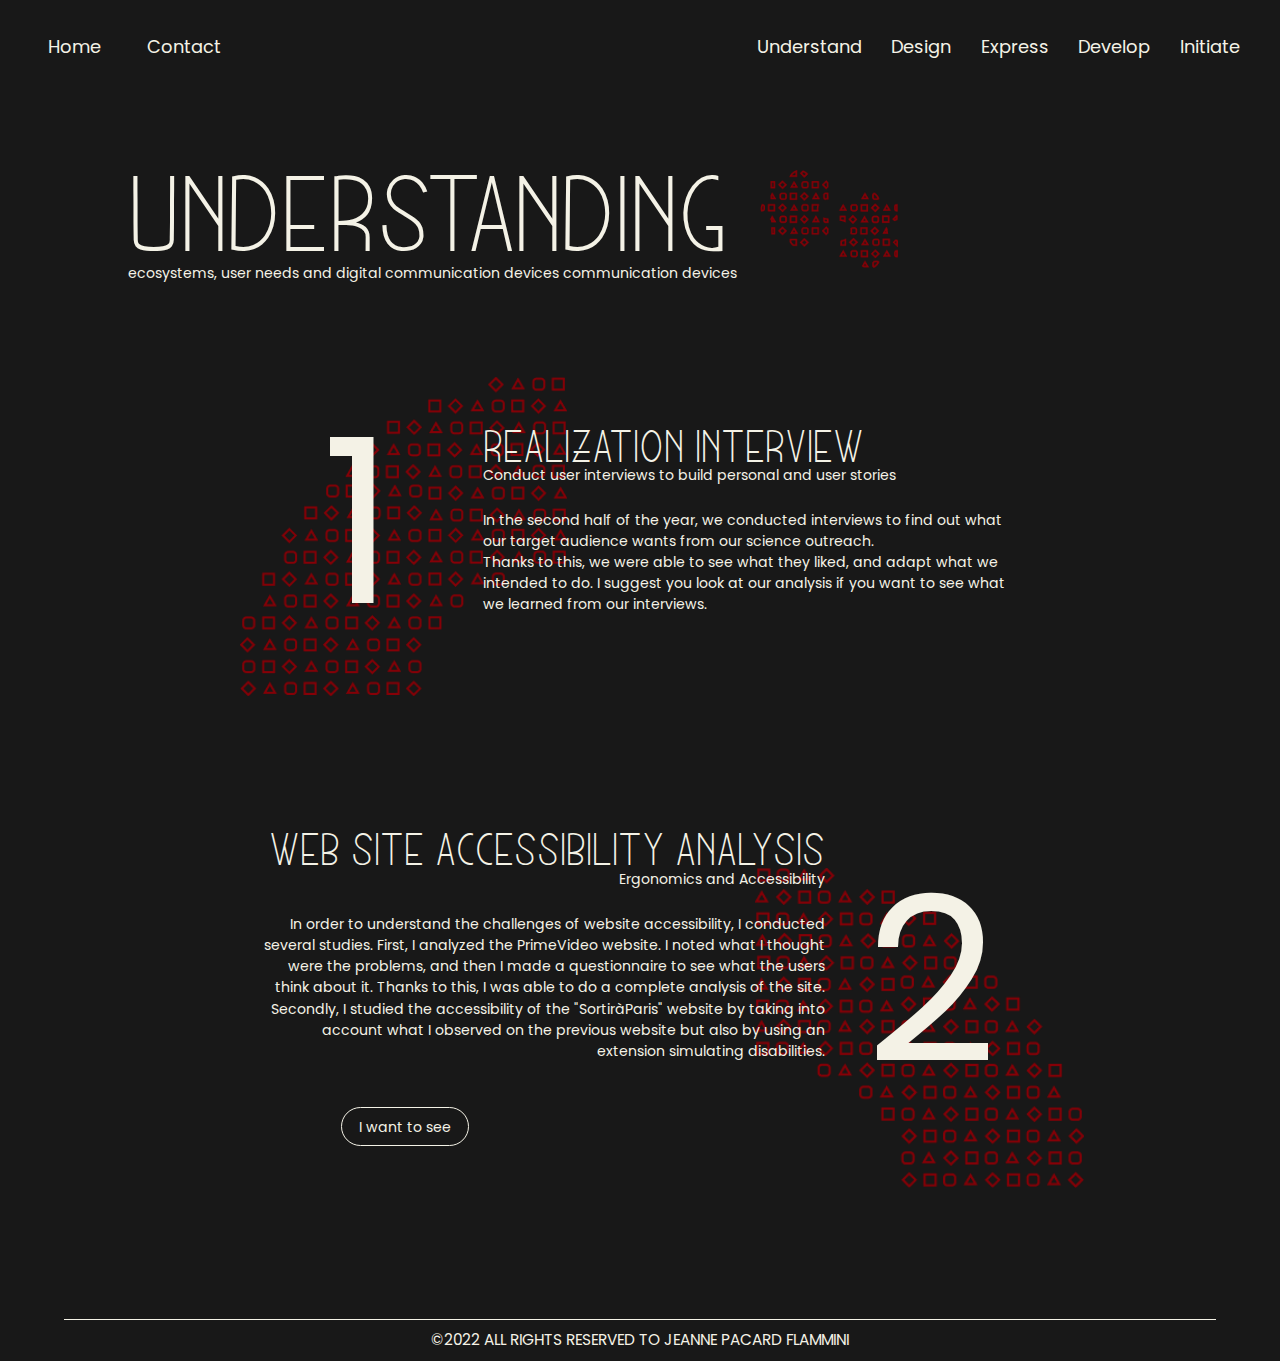
==== understand.html @ 95544fd8 "Add files via upload" ====
<!DOCTYPE html>

<html>
  <head>
    <meta charset="utf-8" />
    <meta name="=viewport" content="width=device-width, initial-scale=1.0" />
    <link rel="stylesheet" type="text/css" href="css/reset.css" />
    <link rel="stylesheet" type="text/css" href="css/global.css" />
    <link rel="stylesheet" type="text/css" href="css/css-understand.css" />
    <title>Accueil</title>
  </head>
  <body>
    <header class="header">
      <nav class="header-nav">
        <ul class="header-links">
          <li>
            <a class="home" href="index.html">Home</a>
          </li>
          <li>
            <a class="contact" href="contact.html">Contact</a>
          </li>
        </ul>
        <ul class="header-links2">
          <li>
            <a class="understand" href="understand.html">Understand</a>
          </li>
          <li>
            <a class="design" href="design.html">Design</a>
          </li>
          <li>
            <a class="express" href="express.html">Express</a>
          </li>
          <li>
            <a class="develop" href="develop.html">Develop</a>
          </li>
          <li>
            <a class="initiate" href="initiate.html">Initiate</a>
          </li>
        </ul>
      </nav>
    </header>

    <div class="top-title">
      <div class="top-left">
        <p class="top-firsttitle title">UNDERSTANDING</p>
        <p class="top-subtitle">
          ecosystems, user needs and digital communication devices communication
          devices
        </p>
      </div>
      <div class="top-right-img">
        <img src="./images/understand.png" alt="" class="img-puzzle" />
      </div>
    </div>

    <div class="first-competence">
      <div class="first-competence-number">
        <p class="number-one">1</p>
        <img src="./images/arcgauche.png" alt="" class="rainbowleft" />
      </div>
      <div class="first-competence-infos">
        <p class="first-competence-title title">realization interview</p>
        <p class="first-competence-subtitle">
          Conduct user interviews to build personal and user stories
        </p>
        <p class="first-competence-text">
          In the second half of the year, we conducted interviews to find out
          what our target audience wants from our science outreach. <br />
          Thanks to this, we were able to see what they liked, and adapt what we
          intended to do. I suggest you look at our analysis if you want to see
          what we learned from our interviews.
        </p>
      </div>
    </div>

    <div class="second-competence">
      <div class="second-competence-infos">
        <p class="second-competence-title title">
          Web site accessibility analysis
        </p>
        <p class="second-competence-subtitle">Ergonomics and Accessibility</p>
        <p class="second-competence-text">
          In order to understand the challenges of website accessibility, I
          conducted several studies. First, I analyzed the PrimeVideo website. I
          noted what I thought were the problems, and then I made a
          questionnaire to see what the users think about it. Thanks to this, I
          was able to do a complete analysis of the site. <br />
          Secondly, I studied the accessibility of the "SortiràParis" website by
          taking into account what I observed on the previous website but also
          by using an extension simulating disabilities.
        </p>
        <a href="./#" class="see-button">I want to see</a>
      </div>
      <div class="second-competence-number">
        <p class="number-two">2</p>
        <img src="./images/arcdroit.png" alt="" class="rainbowright" />
      </div>
    </div>

    <footer>
      <div class="line"></div>
      <p class="copyright">
        ©2022 ALL RIGHTS RESERVED TO JEANNE PACARD FLAMMINI
      </p>
    </footer>
  </body>
</html>
---- css/global.css ----
html {
  font-family: Poppins;
  background-color: #181818;
  color: #f4f2e6;
}

/* FONT */

@font-face {
  font-family: Poppins;
  src: url("../font/Poppins-Regular.ttf");
}

@font-face {
  font-family: Munich;
  src: url("../font/MUNICH\ SANS.ttf");
}

/* header */

.header-nav,
.header-links,
.header-links2 {
  display: flex;
  flex-direction: row;
  list-style: none;
  margin-top: 1.5%;
  font-size: 1.4vw;
}

.header-nav ul li a {
  color: #f4f2e6;
  text-decoration: none;
}

.header-nav {
  width: 100%;
  justify-content: space-between;
}

.header-links {
  margin-left: 2%;
  width: 17%;
  justify-content: space-around;
}

.header-links2 {
  margin-right: 2%;
  width: 40%;
  justify-content: space-around;
}

.header-nav ul li a:hover {
  font-weight: 800;
}

/* footer */

.line {
  display: block;
  content: "";
  width: 90%;
  margin-left: auto;
  margin-right: auto;
  height: 1px;
  background-color: #f4f2e6;
}

.copyright {
  text-align: center;
  margin-top: 1%;
  margin-bottom: 1%;
  font-size: 1.2vw;
}
---- css/css-understand.css ----
.top-title {
  display: flex;
  flex-direction: row;
  margin-left: 10%;
  margin-top: 8%;
}

.title {
  font-family: Munich;
}

.top-firsttitle {
  font-size: 8.4vw;
}

.top-subtitle {
  font-size: 1.1vw;
}

.top-right-img {
  width: 15%;
  margin-left: 2%;
  margin-top: 1%;
}

.img-puzzle {
  width: 80%;
}

/* first competence */

.first-competence {
  display: flex;
  flex-direction: row;
  margin-left: auto;
  margin-right: auto;
  margin-top: 10%;
  margin-bottom: 10%;
  width: 60%;
}

.first-competence-number {
  width: 100%;
}

.number-one {
  font-size: 18vw;
  margin-left: 20%;
}

.rainbowleft {
  position: relative;
  z-index: -1;
  width: 100%;
  margin-top: -80%;
  margin-left: -5%;
}

/* right */

.first-competence-infos {
  margin-left: -13%;
  margin-top: 2%;
}

.first-competence-title {
  font-size: 3.5vw;
}

.first-competence-subtitle {
  font-size: 1.1vw;
}

.first-competence-text {
  font-size: 1.1vw;
  line-height: 1.5;
  margin-top: 5%;
}

/* second competence */

.second-competence {
  display: flex;
  flex-direction: row;
  margin-left: auto;
  margin-right: auto;
  margin-top: 10%;
  margin-bottom: 10%;
  width: 60%;
}

.second-competence-number {
  width: 100%;
}

.number-two {
  font-size: 18vw;
  margin-top: 20%;
  margin-left: 20%;
}

.rainbowright {
  position: relative;
  z-index: -1;
  width: 165%;
  margin-top: -115%;
  margin-left: -35%;
}

/* left */

.second-competence-title {
  font-size: 3.5vw;
  text-align: right;
}

.second-competence-subtitle {
  font-size: 1.1vw;
  text-align: right;
}

.second-competence-text {
  font-size: 1.1vw;
  line-height: 1.5;
  margin-top: 5%;
  margin-bottom: 10%;
  text-align: right;
}

.see-button {
  margin-left: 15%;
  color: #f4f2e6;
  font-size: 1.1vw;
  text-decoration: none;
  border: solid 1px #f4f2e6;
  padding: 1.5% 3%;
  border-radius: 20px;
}

@media (max-width: 1000px) {
  .first-competence,
  .second-competence {
    width: 90%;
  }
  .rainbowleft,
  .rainbowright {
    display: none;
  }
  .first-competence-subtitle,
  .second-competence-subtitle,
  .first-competence-text,
  .second-competence-text,
  .top-subtitle {
    font-size: 16px;
  }
  .top-firsttitle {
    font-size: 80px;
  }
  .first-competence-title,
  .second-competence-title {
    font-size: 40px;
  }
}
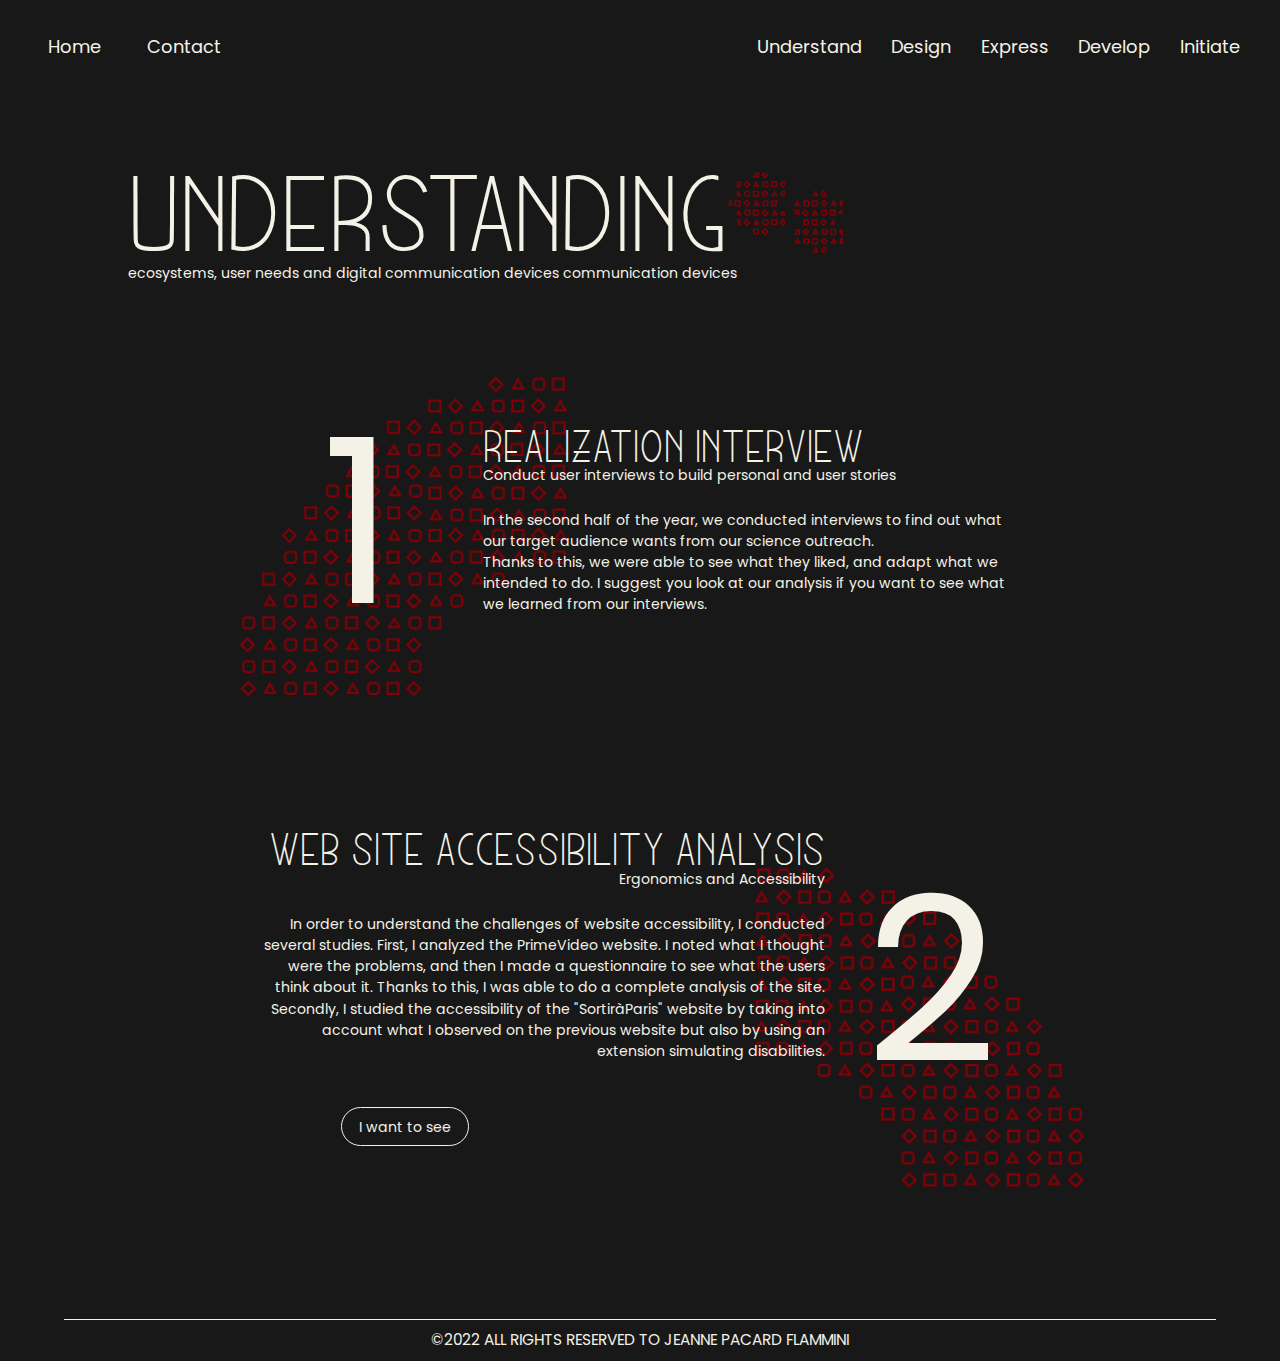
==== commit f01e9e5b: "Add files via upload" ====
--- a/understand.html
+++ b/understand.html
@@ -42,14 +42,14 @@
 
     <div class="top-title">
       <div class="top-left">
-        <p class="top-firsttitle title">UNDERSTANDING</p>
+        <div class="top-name-img">
+          <p class="top-firsttitle title">UNDERSTANDING</p>
+          <img src="./images/understand.png" alt="" class="img-puzzle" />
+        </div>
         <p class="top-subtitle">
           ecosystems, user needs and digital communication devices communication
           devices
         </p>
-      </div>
-      <div class="top-right-img">
-        <img src="./images/understand.png" alt="" class="img-puzzle" />
       </div>
     </div>
 
--- a/css/css-understand.css
+++ b/css/css-understand.css
@@ -1,12 +1,15 @@
 .top-title {
-  display: flex;
-  flex-direction: row;
   margin-left: 10%;
   margin-top: 8%;
 }
 
 .title {
   font-family: Munich;
+}
+
+.top-name-img {
+  display: flex;
+  flex-direction: row;
 }
 
 .top-firsttitle {
@@ -17,14 +20,11 @@
   font-size: 1.1vw;
 }
 
-.top-right-img {
-  width: 15%;
-  margin-left: 2%;
-  margin-top: 1%;
-}
-
 .img-puzzle {
-  width: 80%;
+  margin-top: auto;
+  margin-bottom: auto;
+  width: 10%;
+  height: 10%;
 }
 
 /* first competence */
@@ -150,7 +150,8 @@
   .second-competence-subtitle,
   .first-competence-text,
   .second-competence-text,
-  .top-subtitle {
+  .top-subtitle,
+  .see-button {
     font-size: 16px;
   }
   .top-firsttitle {
